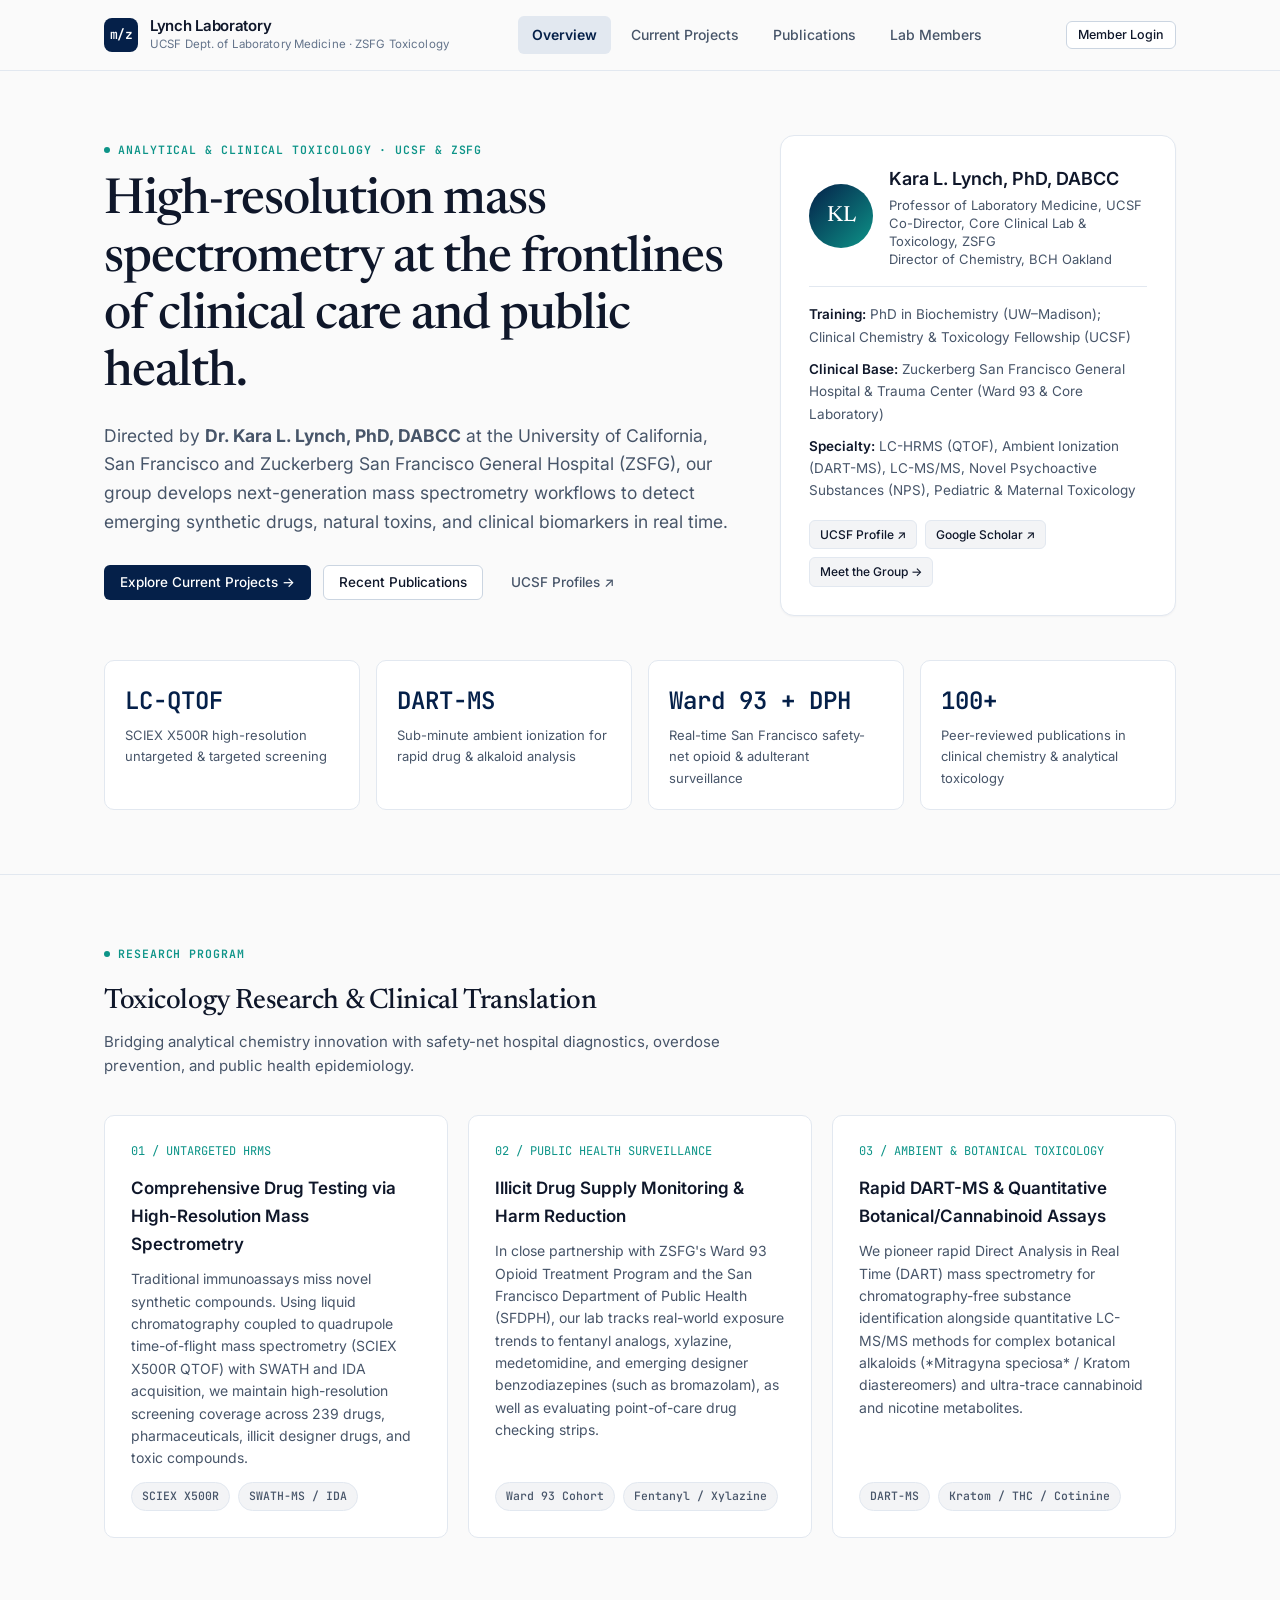
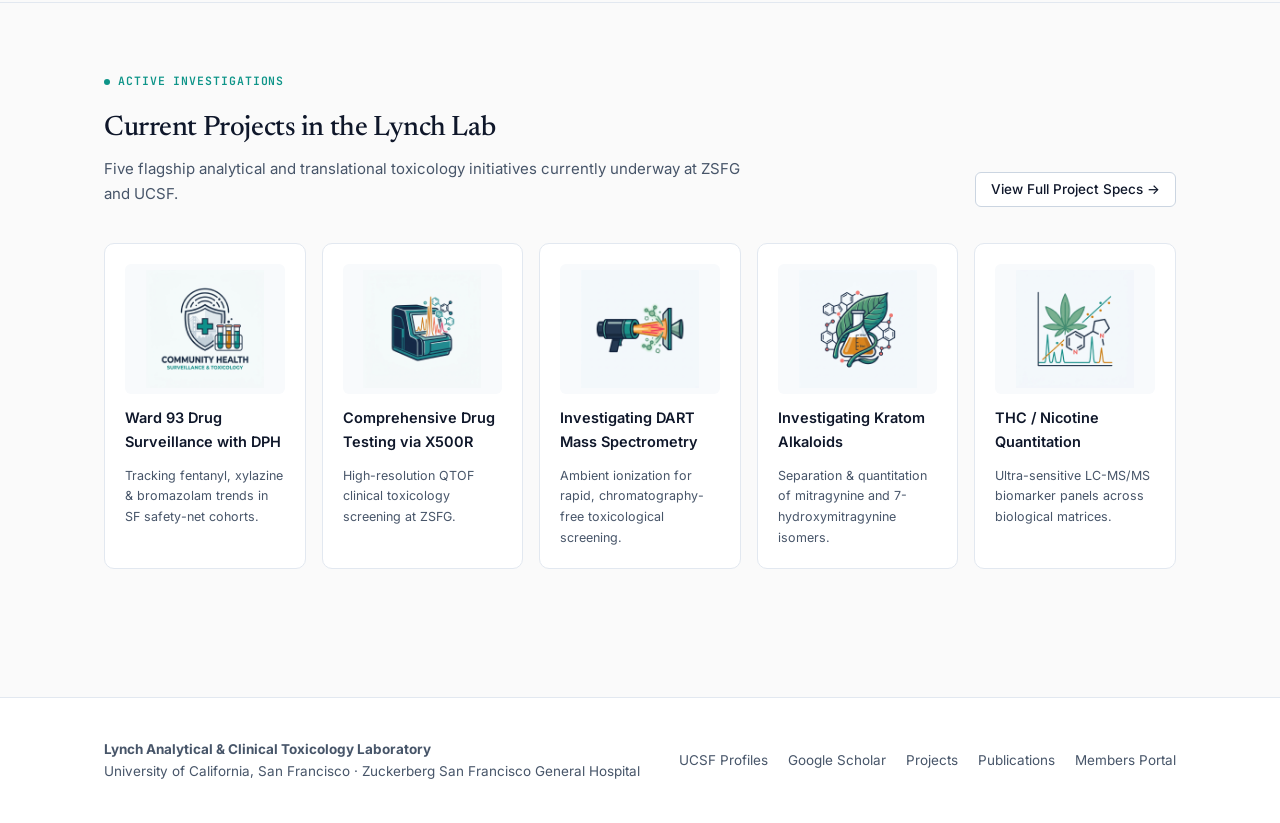
==== index.html @ 14c53a82 "Add files via upload" ====
<!DOCTYPE html>
<html lang="en">
<head>
  <meta charset="UTF-8" />
  <meta name="viewport" content="width=device-width, initial-scale=1.0" />
  <title>Lynch Lab | Analytical &amp; Clinical Toxicology — UCSF / ZSFG</title>
  <link rel="preconnect" href="https://fonts.googleapis.com">
  <link rel="preconnect" href="https://fonts.gstatic.com" crossorigin>
  <link href="https://fonts.googleapis.com/css2?family=Inter:wght@400;500;600&family=JetBrains+Mono:wght@400;500;600&family=Newsreader:ital,opsz,wght@0,6..72,400;0,6..72,500;1,6..72,400&display=swap" rel="stylesheet">
  <link rel="stylesheet" href="styles.css" />
</head>
<body>

  <!-- Minimalist Sticky Header -->
  <header class="site-header">
    <div class="header-inner">
      <a href="index.html" class="brand">
        <div class="brand-mark">m/z</div>
        <div class="brand-text">
          <span class="brand-title">Lynch Laboratory</span>
          <span class="brand-subtitle">UCSF Dept. of Laboratory Medicine &middot; ZSFG Toxicology</span>
        </div>
      </a>

      <nav class="nav-links" aria-label="Main Navigation">
        <a href="index.html" class="nav-link active">Overview</a>
        <a href="projects.html" class="nav-link">Current Projects</a>
        <a href="publications.html" class="nav-link">Publications</a>
        <a href="members.html" class="nav-link">Lab Members</a>
      </nav>

      <div class="header-actions" id="header-auth-status">
        <a href="members.html?login=1" class="btn btn-outline btn-sm">Member Login</a>
      </div>
    </div>
  </header>

  <main>
    <!-- Hero & Principal Investigator Overview -->
    <section class="section">
      <div class="container">
        <div class="hero-grid">
          <div>
            <div class="eyebrow">
              <span class="eyebrow-dot"></span>
              Analytical &amp; Clinical Toxicology &middot; UCSF &amp; ZSFG
            </div>
            <h1 class="hero-title">
              High-resolution mass spectrometry at the frontlines of clinical care and public health.
            </h1>
            <p class="hero-lead">
              Directed by <strong>Dr. Kara L. Lynch, PhD, DABCC</strong> at the University of California, San Francisco and Zuckerberg San Francisco General Hospital (ZSFG), our group develops next-generation mass spectrometry workflows to detect emerging synthetic drugs, natural toxins, and clinical biomarkers in real time.
            </p>
            <div style="display: flex; gap: 12px; flex-wrap: wrap;">
              <a href="projects.html" class="btn btn-primary">Explore Current Projects &rarr;</a>
              <a href="publications.html" class="btn btn-outline">Recent Publications</a>
              <a href="https://profiles.ucsf.edu/kara.lynch" target="_blank" rel="noopener noreferrer" class="btn btn-ghost">
                UCSF Profiles &#8599;
              </a>
            </div>
          </div>

          <!-- Principal Investigator Spotlight Card -->
          <aside class="pi-spotlight-card" aria-label="Principal Investigator Profile">
            <div class="pi-header">
              <div class="pi-avatar">KL</div>
              <div>
                <h2 class="pi-name">Kara L. Lynch, PhD, DABCC</h2>
                <div class="pi-role">
                  Professor of Laboratory Medicine, UCSF<br/>
                  Co-Director, Core Clinical Lab &amp; Toxicology, ZSFG<br/>
                  Director of Chemistry, BCH Oakland
                </div>
              </div>
            </div>

            <ul class="pi-details-list">
              <li>
                <strong>Training:</strong> PhD in Biochemistry (UW–Madison); Clinical Chemistry &amp; Toxicology Fellowship (UCSF)
              </li>
              <li>
                <strong>Clinical Base:</strong> Zuckerberg San Francisco General Hospital &amp; Trauma Center (Ward 93 &amp; Core Laboratory)
              </li>
              <li>
                <strong>Specialty:</strong> LC-HRMS (QTOF), Ambient Ionization (DART-MS), LC-MS/MS, Novel Psychoactive Substances (NPS), Pediatric &amp; Maternal Toxicology
              </li>
            </ul>

            <div style="display: flex; gap: 8px; flex-wrap: wrap;">
              <a href="https://profiles.ucsf.edu/kara.lynch" target="_blank" rel="noopener noreferrer" class="ext-link-pill">
                UCSF Profile &#8599;
              </a>
              <a href="https://scholar.google.com/citations?user=pWTTFpIAAAAJ&hl=en" target="_blank" rel="noopener noreferrer" class="ext-link-pill">
                Google Scholar &#8599;
              </a>
              <a href="members.html" class="ext-link-pill">
                Meet the Group &rarr;
              </a>
            </div>
          </aside>
        </div>

        <!-- Key Lab Metrics -->
        <div class="metrics-strip">
          <div class="metric-card">
            <div class="metric-value">LC-QTOF</div>
            <div class="metric-label">SCIEX X500R high-resolution untargeted &amp; targeted screening</div>
          </div>
          <div class="metric-card">
            <div class="metric-value">DART-MS</div>
            <div class="metric-label">Sub-minute ambient ionization for rapid drug &amp; alkaloid analysis</div>
          </div>
          <div class="metric-card">
            <div class="metric-value">Ward 93 + DPH</div>
            <div class="metric-label">Real-time San Francisco safety-net opioid &amp; adulterant surveillance</div>
          </div>
          <div class="metric-card">
            <div class="metric-value">100+</div>
            <div class="metric-label">Peer-reviewed publications in clinical chemistry &amp; analytical toxicology</div>
          </div>
        </div>
      </div>
    </section>

    <!-- Core Research Pillars -->
    <section class="section">
      <div class="container">
        <div class="section-header">
          <div>
            <div class="eyebrow"><span class="eyebrow-dot"></span> Research Program</div>
            <h2 class="section-title">Toxicology Research &amp; Clinical Translation</h2>
            <p class="section-subtitle">
              Bridging analytical chemistry innovation with safety-net hospital diagnostics, overdose prevention, and public health epidemiology.
            </p>
          </div>
        </div>

        <div class="pillars-grid">
          <div class="pillar-card">
            <div>
              <div class="pillar-num">01 / UNTARGETED HRMS</div>
              <h3 class="pillar-title">Comprehensive Drug Testing via High-Resolution Mass Spectrometry</h3>
              <p class="pillar-desc">
                Traditional immunoassays miss novel synthetic compounds. Using liquid chromatography coupled to quadrupole time-of-flight mass spectrometry (SCIEX X500R QTOF) with SWATH and IDA acquisition, we maintain high-resolution screening coverage across 239 drugs, pharmaceuticals, illicit designer drugs, and toxic compounds.
              </p>
            </div>
            <div class="pill-row">
              <span class="pill pill-mono">SCIEX X500R</span>
              <span class="pill pill-mono">SWATH-MS / IDA</span>
            </div>
          </div>

          <div class="pillar-card">
            <div>
              <div class="pillar-num">02 / PUBLIC HEALTH SURVEILLANCE</div>
              <h3 class="pillar-title">Illicit Drug Supply Monitoring &amp; Harm Reduction</h3>
              <p class="pillar-desc">
                In close partnership with ZSFG's Ward 93 Opioid Treatment Program and the San Francisco Department of Public Health (SFDPH), our lab tracks real-world exposure trends to fentanyl analogs, xylazine, medetomidine, and emerging designer benzodiazepines (such as bromazolam), as well as evaluating point-of-care drug checking strips.
              </p>
            </div>
            <div class="pill-row">
              <span class="pill pill-mono">Ward 93 Cohort</span>
              <span class="pill pill-mono">Fentanyl / Xylazine</span>
            </div>
          </div>

          <div class="pillar-card">
            <div>
              <div class="pillar-num">03 / AMBIENT &amp; BOTANICAL TOXICOLOGY</div>
              <h3 class="pillar-title">Rapid DART-MS &amp; Quantitative Botanical/Cannabinoid Assays</h3>
              <p class="pillar-desc">
                We pioneer rapid Direct Analysis in Real Time (DART) mass spectrometry for chromatography-free substance identification alongside quantitative LC-MS/MS methods for complex botanical alkaloids (*Mitragyna speciosa* / Kratom diastereomers) and ultra-trace cannabinoid and nicotine metabolites.
              </p>
            </div>
            <div class="pill-row">
              <span class="pill pill-mono">DART-MS</span>
              <span class="pill pill-mono">Kratom / THC / Cotinine</span>
            </div>
          </div>
        </div>
      </div>
    </section>

    <!-- Featured Projects Preview -->
    <section class="section">
      <div class="container">
        <div class="section-header">
          <div>
            <div class="eyebrow"><span class="eyebrow-dot"></span> Active Investigations</div>
            <h2 class="section-title">Current Projects in the Lynch Lab</h2>
            <p class="section-subtitle">
              Five flagship analytical and translational toxicology initiatives currently underway at ZSFG and UCSF.
            </p>
          </div>
          <a href="projects.html" class="btn btn-outline">View Full Project Specs &rarr;</a>
        </div>

        <div style="display: grid; grid-template-columns: repeat(auto-fit, minmax(200px, 1fr)); gap: 16px;">
          <a href="projects.html#ward93" class="metric-card" style="display:flex; flex-direction:column; gap:12px;">
            <img src="assets/projects/ward93_logo.jpg" alt="Ward 93 Drug Surveillance Logo" style="height:130px; width:100%; object-fit:contain; background:#F8FAFC; border-radius:6px; padding:6px;" />
            <div style="font-weight:600; font-size:14.5px;">Ward 93 Drug Surveillance with DPH</div>
            <div style="font-size:12.5px; color:var(--text-secondary);">Tracking fentanyl, xylazine &amp; bromazolam trends in SF safety-net cohorts.</div>
          </a>

          <a href="projects.html#x500r" class="metric-card" style="display:flex; flex-direction:column; gap:12px;">
            <img src="assets/projects/x500r_logo.jpg" alt="Comprehensive Drug Testing X500R Logo" style="height:130px; width:100%; object-fit:contain; background:#F8FAFC; border-radius:6px; padding:6px;" />
            <div style="font-weight:600; font-size:14.5px;">Comprehensive Drug Testing via X500R</div>
            <div style="font-size:12.5px; color:var(--text-secondary);">High-resolution QTOF clinical toxicology screening at ZSFG.</div>
          </a>

          <a href="projects.html#dart-ms" class="metric-card" style="display:flex; flex-direction:column; gap:12px;">
            <img src="assets/projects/dart_ms_logo.jpg" alt="DART Mass Spectrometry Logo" style="height:130px; width:100%; object-fit:contain; background:#F8FAFC; border-radius:6px; padding:6px;" />
            <div style="font-weight:600; font-size:14.5px;">Investigating DART Mass Spectrometry</div>
            <div style="font-size:12.5px; color:var(--text-secondary);">Ambient ionization for rapid, chromatography-free toxicological screening.</div>
          </a>

          <a href="projects.html#kratom" class="metric-card" style="display:flex; flex-direction:column; gap:12px;">
            <img src="assets/projects/kratom_logo.jpg" alt="Kratom Alkaloids Logo" style="height:130px; width:100%; object-fit:contain; background:#F8FAFC; border-radius:6px; padding:6px;" />
            <div style="font-weight:600; font-size:14.5px;">Investigating Kratom Alkaloids</div>
            <div style="font-size:12.5px; color:var(--text-secondary);">Separation &amp; quantitation of mitragynine and 7-hydroxymitragynine isomers.</div>
          </a>

          <a href="projects.html#thc-nicotine" class="metric-card" style="display:flex; flex-direction:column; gap:12px;">
            <img src="assets/projects/thc_nicotine_logo.jpg" alt="THC and Nicotine Quantitation Logo" style="height:130px; width:100%; object-fit:contain; background:#F8FAFC; border-radius:6px; padding:6px;" />
            <div style="font-weight:600; font-size:14.5px;">THC / Nicotine Quantitation</div>
            <div style="font-size:12.5px; color:var(--text-secondary);">Ultra-sensitive LC-MS/MS biomarker panels across biological matrices.</div>
          </a>
        </div>
      </div>
    </section>
  </main>

  <footer class="site-footer">
    <div class="footer-inner">
      <div>
        <strong>Lynch Analytical &amp; Clinical Toxicology Laboratory</strong><br/>
        University of California, San Francisco &middot; Zuckerberg San Francisco General Hospital
      </div>
      <div class="footer-links">
        <a href="https://profiles.ucsf.edu/kara.lynch" target="_blank" rel="noopener noreferrer">UCSF Profiles</a>
        <a href="https://scholar.google.com/citations?user=pWTTFpIAAAAJ&hl=en" target="_blank" rel="noopener noreferrer">Google Scholar</a>
        <a href="projects.html">Projects</a>
        <a href="publications.html">Publications</a>
        <a href="members.html">Members Portal</a>
      </div>
    </div>
  </footer>

  <script src="app.js"></script>
</body>
</html>
---- styles.css ----
/* ==========================================================================
   Lynch Laboratory — Analytical & Clinical Toxicology (UCSF / ZSFG)
   Minimalist Editorial Design System
   ========================================================================== */

:root {
  --bg-primary: #FAFAFA;
  --bg-surface: #FFFFFF;
  --bg-subtle: #F3F4F6;
  --bg-accent-subtle: #F0FDFA;
  --text-primary: #0F172A;
  --text-secondary: #475569;
  --text-muted: #64748B;
  --border-color: #E2E8F0;
  --border-strong: #CBD5E1;
  --accent-navy: #052049; /* UCSF Navy */
  --accent-teal: #0D9488;
  --accent-teal-hover: #0F766E;
  --accent-amber: #D97706;
  --accent-rose: #E11D48;
  --radius-sm: 6px;
  --radius-md: 10px;
  --radius-lg: 14px;
  --shadow-xs: 0 1px 2px rgba(15, 23, 42, 0.04);
  --shadow-sm: 0 2px 8px rgba(15, 23, 42, 0.05);
  --shadow-md: 0 8px 24px rgba(15, 23, 42, 0.08);
  --shadow-lg: 0 20px 40px rgba(15, 23, 42, 0.12);
  --font-sans: 'Inter', -apple-system, BlinkMacSystemFont, "Segoe UI", Roboto, sans-serif;
  --font-serif: 'Newsreader', Georgia, Cambria, "Times New Roman", serif;
  --font-mono: 'JetBrains Mono', ui-monospace, SFMono-Regular, Menlo, monospace;
  --max-width: 1120px;
}

* {
  box-sizing: border-box;
  margin: 0;
  padding: 0;
}

html {
  scroll-behavior: smooth;
  -webkit-font-smoothing: antialiased;
  -moz-osx-font-smoothing: grayscale;
}

body {
  font-family: var(--font-sans);
  background-color: var(--bg-primary);
  color: var(--text-primary);
  line-height: 1.65;
  font-size: 15.5px;
  min-height: 100vh;
  display: flex;
  flex-direction: column;
}

a {
  color: inherit;
  text-decoration: none;
  transition: color 0.15s ease, border-color 0.15s ease, background-color 0.15s ease;
}

img {
  max-width: 100%;
  display: block;
}

/* ==========================================================================
   Header & Minimalist Navigation
   ========================================================================== */

.site-header {
  position: sticky;
  top: 0;
  z-index: 100;
  background: rgba(250, 250, 250, 0.88);
  backdrop-filter: blur(12px);
  -webkit-backdrop-filter: blur(12px);
  border-bottom: 1px solid var(--border-color);
}

.header-inner {
  max-width: var(--max-width);
  margin: 0 auto;
  padding: 0 24px;
  height: 70px;
  display: flex;
  align-items: center;
  justify-content: space-between;
  gap: 24px;
}

.brand {
  display: flex;
  align-items: center;
  gap: 12px;
}

.brand-mark {
  width: 34px;
  height: 34px;
  border-radius: 8px;
  background: var(--accent-navy);
  color: #FFFFFF;
  display: flex;
  align-items: center;
  justify-content: center;
  font-family: var(--font-mono);
  font-weight: 600;
  font-size: 13px;
  letter-spacing: -0.03em;
  flex-shrink: 0;
}

.brand-text {
  display: flex;
  flex-direction: column;
}

.brand-title {
  font-weight: 600;
  font-size: 15px;
  letter-spacing: -0.02em;
  color: var(--text-primary);
  line-height: 1.2;
}

.brand-subtitle {
  font-size: 11.5px;
  color: var(--text-muted);
  letter-spacing: 0.01em;
}

.nav-links {
  display: flex;
  align-items: center;
  gap: 6px;
}

.nav-link {
  padding: 7px 14px;
  border-radius: var(--radius-sm);
  font-size: 14px;
  font-weight: 500;
  color: var(--text-secondary);
}

.nav-link:hover {
  color: var(--text-primary);
  background: var(--bg-subtle);
}

.nav-link.active {
  color: var(--accent-navy);
  background: #E2E8F0;
  font-weight: 600;
}

.header-actions {
  display: flex;
  align-items: center;
  gap: 10px;
}

.btn {
  display: inline-flex;
  align-items: center;
  justify-content: center;
  gap: 7px;
  padding: 8px 15px;
  border-radius: var(--radius-sm);
  font-size: 13.5px;
  font-weight: 500;
  cursor: pointer;
  border: 1px solid transparent;
  transition: all 0.15s ease;
  font-family: var(--font-sans);
  line-height: 1.25;
  white-space: nowrap;
}

.btn-primary {
  background: var(--accent-navy);
  color: #FFFFFF;
}

.btn-primary:hover {
  background: #0A316D;
}

.btn-teal {
  background: var(--accent-teal);
  color: #FFFFFF;
}

.btn-teal:hover {
  background: var(--accent-teal-hover);
}

.btn-outline {
  background: var(--bg-surface);
  color: var(--text-primary);
  border-color: var(--border-strong);
}

.btn-outline:hover {
  border-color: var(--text-primary);
  background: var(--bg-subtle);
}

.btn-ghost {
  background: transparent;
  color: var(--text-secondary);
  border-color: transparent;
}

.btn-ghost:hover {
  background: var(--bg-subtle);
  color: var(--text-primary);
}

.btn-sm {
  padding: 5px 11px;
  font-size: 12.5px;
}

/* ==========================================================================
   Layout & Typography
   ========================================================================== */

main {
  flex: 1;
}

.container {
  max-width: var(--max-width);
  margin: 0 auto;
  padding: 0 24px;
}

.section {
  padding: 64px 0;
  border-bottom: 1px solid var(--border-color);
}

.section:last-of-type {
  border-bottom: none;
}

.eyebrow {
  display: inline-flex;
  align-items: center;
  gap: 8px;
  font-family: var(--font-mono);
  font-size: 11.5px;
  text-transform: uppercase;
  letter-spacing: 0.08em;
  color: var(--accent-teal);
  margin-bottom: 14px;
  font-weight: 600;
}

.eyebrow-dot {
  width: 6px;
  height: 6px;
  border-radius: 50%;
  background: var(--accent-teal);
}

.hero-title {
  font-family: var(--font-serif);
  font-size: clamp(2.1rem, 4vw, 3.1rem);
  font-weight: 500;
  line-height: 1.15;
  letter-spacing: -0.02em;
  color: var(--text-primary);
  margin-bottom: 20px;
}

.hero-lead {
  font-size: 17.5px;
  color: var(--text-secondary);
  max-width: 720px;
  line-height: 1.65;
  margin-bottom: 28px;
}

.section-header {
  display: flex;
  align-items: flex-end;
  justify-content: space-between;
  gap: 20px;
  margin-bottom: 36px;
  flex-wrap: wrap;
}

.section-title {
  font-family: var(--font-serif);
  font-size: 28px;
  font-weight: 500;
  letter-spacing: -0.015em;
  color: var(--text-primary);
}

.section-subtitle {
  font-size: 15px;
  color: var(--text-secondary);
  max-width: 640px;
  margin-top: 6px;
}

/* ==========================================================================
   Home Page Components
   ========================================================================== */

.hero-grid {
  display: grid;
  grid-template-columns: 1.35fr 0.85fr;
  gap: 48px;
  align-items: start;
}

.pi-spotlight-card {
  background: var(--bg-surface);
  border: 1px solid var(--border-color);
  border-radius: var(--radius-lg);
  padding: 28px;
  box-shadow: var(--shadow-xs);
}

.pi-header {
  display: flex;
  align-items: center;
  gap: 16px;
  margin-bottom: 18px;
}

.pi-avatar {
  width: 64px;
  height: 64px;
  border-radius: 50%;
  background: linear-gradient(135deg, var(--accent-navy), var(--accent-teal));
  color: #FFFFFF;
  display: flex;
  align-items: center;
  justify-content: center;
  font-family: var(--font-serif);
  font-size: 22px;
  font-weight: 500;
  flex-shrink: 0;
}

.pi-name {
  font-size: 18px;
  font-weight: 600;
  color: var(--text-primary);
}

.pi-role {
  font-size: 13px;
  color: var(--text-secondary);
  line-height: 1.4;
  margin-top: 2px;
}

.pi-details-list {
  list-style: none;
  border-top: 1px solid var(--border-color);
  padding-top: 16px;
  margin-bottom: 18px;
  display: flex;
  flex-direction: column;
  gap: 10px;
  font-size: 13.5px;
  color: var(--text-secondary);
}

.pi-details-list strong {
  color: var(--text-primary);
  font-weight: 600;
}

.pill-row {
  display: flex;
  flex-wrap: wrap;
  gap: 8px;
  margin-top: 12px;
}

.pill {
  display: inline-flex;
  align-items: center;
  gap: 5px;
  padding: 4px 10px;
  border-radius: 999px;
  font-size: 12px;
  font-weight: 500;
  background: var(--bg-subtle);
  color: var(--text-secondary);
  border: 1px solid var(--border-color);
}

.pill-teal {
  background: var(--bg-accent-subtle);
  color: var(--accent-teal-hover);
  border-color: #99F6E4;
}

.pill-mono {
  font-family: var(--font-mono);
  font-size: 11.5px;
}

.metrics-strip {
  display: grid;
  grid-template-columns: repeat(4, 1fr);
  gap: 16px;
  margin-top: 44px;
}

.metric-card {
  background: var(--bg-surface);
  border: 1px solid var(--border-color);
  border-radius: var(--radius-md);
  padding: 20px;
}

.metric-value {
  font-family: var(--font-mono);
  font-size: 24px;
  font-weight: 600;
  color: var(--accent-navy);
  margin-bottom: 4px;
}

.metric-label {
  font-size: 13px;
  color: var(--text-secondary);
}

.pillars-grid {
  display: grid;
  grid-template-columns: repeat(3, 1fr);
  gap: 20px;
}

.pillar-card {
  background: var(--bg-surface);
  border: 1px solid var(--border-color);
  border-radius: var(--radius-md);
  padding: 26px;
  display: flex;
  flex-direction: column;
  justify-content: space-between;
  transition: border-color 0.15s ease, transform 0.15s ease;
}

.pillar-card:hover {
  border-color: var(--border-strong);
  transform: translateY(-2px);
}

.pillar-num {
  font-family: var(--font-mono);
  font-size: 12px;
  color: var(--accent-teal);
  margin-bottom: 12px;
}

.pillar-title {
  font-size: 17px;
  font-weight: 600;
  margin-bottom: 10px;
  color: var(--text-primary);
}

.pillar-desc {
  font-size: 14px;
  color: var(--text-secondary);
  line-height: 1.6;
}

/* ==========================================================================
   Projects Page & Cartoonized Logo Cards
   ========================================================================== */

.projects-list {
  display: flex;
  flex-direction: column;
  gap: 24px;
}

.project-card {
  background: var(--bg-surface);
  border: 1px solid var(--border-color);
  border-radius: var(--radius-lg);
  padding: 32px;
  display: grid;
  grid-template-columns: 200px 1fr;
  gap: 32px;
  align-items: center;
  box-shadow: var(--shadow-xs);
  transition: border-color 0.2s ease, box-shadow 0.2s ease;
}

.project-card:hover {
  border-color: var(--border-strong);
  box-shadow: var(--shadow-sm);
}

.project-logo-box {
  width: 200px;
  height: 200px;
  border-radius: var(--radius-md);
  background: #F8FAFC;
  border: 1px solid var(--border-color);
  display: flex;
  align-items: center;
  justify-content: center;
  overflow: hidden;
  padding: 12px;
  position: relative;
}

.project-logo-box img {
  width: 100%;
  height: 100%;
  object-fit: contain;
  border-radius: 6px;
}

.project-meta-top {
  display: flex;
  align-items: center;
  gap: 10px;
  flex-wrap: wrap;
  margin-bottom: 10px;
}

.project-code {
  font-family: var(--font-mono);
  font-size: 12px;
  font-weight: 600;
  color: var(--accent-teal);
  background: var(--bg-accent-subtle);
  padding: 3px 9px;
  border-radius: 4px;
}

.project-title {
  font-family: var(--font-serif);
  font-size: 23px;
  font-weight: 500;
  color: var(--text-primary);
  margin-bottom: 10px;
}

.project-desc {
  font-size: 15px;
  color: var(--text-secondary);
  margin-bottom: 18px;
  line-height: 1.65;
}

.project-specs {
  display: grid;
  grid-template-columns: repeat(3, 1fr);
  gap: 14px;
  padding-top: 16px;
  border-top: 1px solid var(--border-color);
}

.spec-item {
  display: flex;
  flex-direction: column;
  gap: 2px;
}

.spec-label {
  font-family: var(--font-mono);
  font-size: 11px;
  text-transform: uppercase;
  color: var(--text-muted);
}

.spec-val {
  font-size: 13.5px;
  font-weight: 500;
  color: var(--text-primary);
}

/* ==========================================================================
   Publications Page
   ========================================================================== */

.filter-bar {
  display: flex;
  align-items: center;
  justify-content: space-between;
  gap: 16px;
  margin-bottom: 28px;
  flex-wrap: wrap;
  background: var(--bg-surface);
  padding: 16px 20px;
  border-radius: var(--radius-md);
  border: 1px solid var(--border-color);
}

.search-input-wrap {
  position: relative;
  flex: 1;
  min-width: 240px;
}

.search-input {
  width: 100%;
  padding: 9px 14px;
  border: 1px solid var(--border-strong);
  border-radius: var(--radius-sm);
  font-size: 14px;
  font-family: var(--font-sans);
  background: var(--bg-primary);
  color: var(--text-primary);
}

.search-input:focus {
  outline: none;
  border-color: var(--accent-teal);
  background: var(--bg-surface);
}

.filter-tabs {
  display: flex;
  gap: 6px;
  flex-wrap: wrap;
}

.filter-tab {
  padding: 6px 12px;
  border-radius: var(--radius-sm);
  font-size: 13px;
  font-weight: 500;
  background: transparent;
  border: 1px solid var(--border-color);
  color: var(--text-secondary);
  cursor: pointer;
}

.filter-tab.active,
.filter-tab:hover {
  background: var(--accent-navy);
  color: #FFFFFF;
  border-color: var(--accent-navy);
}

.pub-list {
  display: flex;
  flex-direction: column;
  gap: 16px;
}

.pub-item {
  background: var(--bg-surface);
  border: 1px solid var(--border-color);
  border-radius: var(--radius-md);
  padding: 24px;
  transition: border-color 0.15s ease;
}

.pub-item:hover {
  border-color: var(--border-strong);
}

.pub-top {
  display: flex;
  align-items: center;
  justify-content: space-between;
  gap: 12px;
  margin-bottom: 8px;
}

.pub-year {
  font-family: var(--font-mono);
  font-size: 12.5px;
  font-weight: 600;
  color: var(--accent-navy);
  background: var(--bg-subtle);
  padding: 2px 8px;
  border-radius: 4px;
}

.pub-journal {
  font-size: 13.5px;
  font-weight: 600;
  color: var(--accent-teal);
}

.pub-title {
  font-family: var(--font-serif);
  font-size: 19px;
  font-weight: 500;
  color: var(--text-primary);
  margin-bottom: 8px;
  line-height: 1.35;
}

.pub-authors {
  font-size: 14px;
  color: var(--text-secondary);
  margin-bottom: 12px;
}

.pub-summary {
  font-size: 13.5px;
  color: var(--text-muted);
  background: var(--bg-primary);
  padding: 10px 14px;
  border-left: 2px solid var(--accent-teal);
  border-radius: 0 4px 4px 0;
  margin-bottom: 14px;
}

.pub-actions {
  display: flex;
  align-items: center;
  gap: 10px;
  flex-wrap: wrap;
}

/* ==========================================================================
   Members Page, Login & CV Auto-Populate Portal
   ========================================================================== */

.portal-banner {
  background: var(--bg-surface);
  border: 1px solid var(--border-color);
  border-left: 4px solid var(--accent-navy);
  border-radius: var(--radius-md);
  padding: 20px 24px;
  margin-bottom: 32px;
  display: flex;
  align-items: center;
  justify-content: space-between;
  gap: 20px;
  flex-wrap: wrap;
}

.members-grid {
  display: grid;
  grid-template-columns: repeat(auto-fill, minmax(340px, 1fr));
  gap: 24px;
}

.member-card {
  background: var(--bg-surface);
  border: 1px solid var(--border-color);
  border-radius: var(--radius-lg);
  padding: 26px;
  display: flex;
  flex-direction: column;
  justify-content: space-between;
  box-shadow: var(--shadow-xs);
  transition: border-color 0.15s ease, box-shadow 0.15s ease;
}

.member-card:hover {
  border-color: var(--border-strong);
  box-shadow: var(--shadow-sm);
}

.member-card.is-logged-in-user {
  border-color: var(--accent-teal);
  box-shadow: 0 0 0 2px rgba(13, 148, 136, 0.12);
}

.member-header {
  display: flex;
  align-items: center;
  gap: 16px;
  margin-bottom: 18px;
}

.member-photo {
  width: 68px;
  height: 68px;
  border-radius: 50%;
  object-fit: cover;
  border: 1px solid var(--border-color);
  background: var(--bg-subtle);
  flex-shrink: 0;
  display: flex;
  align-items: center;
  justify-content: center;
  font-family: var(--font-serif);
  font-size: 22px;
  font-weight: 500;
  color: var(--accent-navy);
  overflow: hidden;
}

.member-photo img {
  width: 100%;
  height: 100%;
  object-fit: cover;
}

.member-name {
  font-size: 18px;
  font-weight: 600;
  color: var(--text-primary);
  line-height: 1.25;
}

.member-role-badge {
  display: inline-block;
  font-size: 12.5px;
  color: var(--accent-teal-hover);
  font-weight: 500;
  margin-top: 3px;
}

.member-section {
  margin-bottom: 14px;
}

.member-section-label {
  font-family: var(--font-mono);
  font-size: 10.5px;
  text-transform: uppercase;
  letter-spacing: 0.06em;
  color: var(--text-muted);
  margin-bottom: 4px;
}

.member-section-content {
  font-size: 13.5px;
  color: var(--text-secondary);
  line-height: 1.55;
}

.member-links {
  display: flex;
  align-items: center;
  gap: 8px;
  flex-wrap: wrap;
  padding-top: 16px;
  border-top: 1px solid var(--border-color);
  margin-top: 8px;
}

.ext-link-pill {
  display: inline-flex;
  align-items: center;
  gap: 5px;
  padding: 4px 10px;
  border-radius: var(--radius-sm);
  font-size: 12px;
  font-weight: 500;
  background: var(--bg-subtle);
  color: var(--text-primary);
  border: 1px solid var(--border-color);
}

.ext-link-pill:hover {
  background: var(--accent-navy);
  color: #FFFFFF;
  border-color: var(--accent-navy);
}

/* ==========================================================================
   Modal & Member CV Editor Drawer
   ========================================================================== */

.modal-backdrop {
  position: fixed;
  inset: 0;
  background: rgba(15, 23, 42, 0.45);
  backdrop-filter: blur(4px);
  z-index: 200;
  display: none;
  align-items: center;
  justify-content: center;
  padding: 20px;
}

.modal-backdrop.open {
  display: flex;
}

.modal-panel {
  background: var(--bg-surface);
  border: 1px solid var(--border-color);
  border-radius: var(--radius-lg);
  width: 100%;
  max-width: 760px;
  max-height: 90vh;
  overflow-y: auto;
  box-shadow: var(--shadow-lg);
  padding: 32px;
}

.modal-header {
  display: flex;
  align-items: flex-start;
  justify-content: space-between;
  gap: 16px;
  padding-bottom: 18px;
  border-bottom: 1px solid var(--border-color);
  margin-bottom: 24px;
}

.modal-title {
  font-family: var(--font-serif);
  font-size: 24px;
  font-weight: 500;
}

.close-btn {
  background: transparent;
  border: none;
  font-size: 22px;
  color: var(--text-muted);
  cursor: pointer;
  line-height: 1;
  padding: 4px;
}

.close-btn:hover {
  color: var(--text-primary);
}

.cv-dropzone {
  border: 1.5px dashed var(--accent-teal);
  background: var(--bg-accent-subtle);
  border-radius: var(--radius-md);
  padding: 22px;
  text-align: center;
  margin-bottom: 24px;
  transition: background 0.15s ease;
}

.cv-dropzone:hover {
  background: #CCFBF1;
}

.form-grid {
  display: grid;
  grid-template-columns: 1fr 1fr;
  gap: 16px;
}

.form-group {
  display: flex;
  flex-direction: column;
  gap: 6px;
  margin-bottom: 16px;
}

.form-group.full-width {
  grid-column: 1 / -1;
}

.form-label {
  font-size: 13px;
  font-weight: 600;
  color: var(--text-primary);
  display: flex;
  align-items: center;
  justify-content: space-between;
}

.form-hint {
  font-size: 11.5px;
  color: var(--text-muted);
  font-weight: 400;
}

.form-input,
.form-textarea,
.form-select {
  width: 100%;
  padding: 9px 12px;
  border: 1px solid var(--border-strong);
  border-radius: var(--radius-sm);
  font-size: 14px;
  font-family: var(--font-sans);
  color: var(--text-primary);
  background: var(--bg-primary);
}

.form-textarea {
  min-height: 82px;
  resize: vertical;
  line-height: 1.5;
}

.form-input:focus,
.form-textarea:focus,
.form-select:focus {
  outline: none;
  border-color: var(--accent-teal);
  background: var(--bg-surface);
}

.status-toast {
  padding: 10px 14px;
  border-radius: var(--radius-sm);
  font-size: 13px;
  background: #ECFDF5;
  color: #065F46;
  border: 1px solid #A7F3D0;
  margin-bottom: 18px;
  display: none;
}

.status-toast.visible {
  display: block;
}

/* ==========================================================================
   Footer
   ========================================================================== */

.site-footer {
  border-top: 1px solid var(--border-color);
  background: var(--bg-surface);
  padding: 40px 0;
  margin-top: 64px;
  font-size: 13.5px;
  color: var(--text-secondary);
}

.footer-inner {
  max-width: var(--max-width);
  margin: 0 auto;
  padding: 0 24px;
  display: flex;
  align-items: center;
  justify-content: space-between;
  gap: 24px;
  flex-wrap: wrap;
}

.footer-links {
  display: flex;
  gap: 20px;
  flex-wrap: wrap;
}

.footer-links a:hover {
  color: var(--accent-navy);
  text-decoration: underline;
}

/* ==========================================================================
   Responsive Design
   ========================================================================== */

@media (max-width: 900px) {
  .hero-grid {
    grid-template-columns: 1fr;
  }
  .metrics-strip {
    grid-template-columns: repeat(2, 1fr);
  }
  .pillars-grid {
    grid-template-columns: 1fr;
  }
  .project-card {
    grid-template-columns: 1fr;
  }
  .project-logo-box {
    width: 100%;
    height: 220px;
  }
  .project-specs {
    grid-template-columns: 1fr;
  }
  .form-grid {
    grid-template-columns: 1fr;
  }
}

@media (max-width: 640px) {
  .header-inner {
    height: auto;
    padding: 14px 20px;
    flex-direction: column;
    align-items: flex-start;
    gap: 12px;
  }
  .nav-links {
    width: 100%;
    overflow-x: auto;
    padding-bottom: 4px;
  }
}
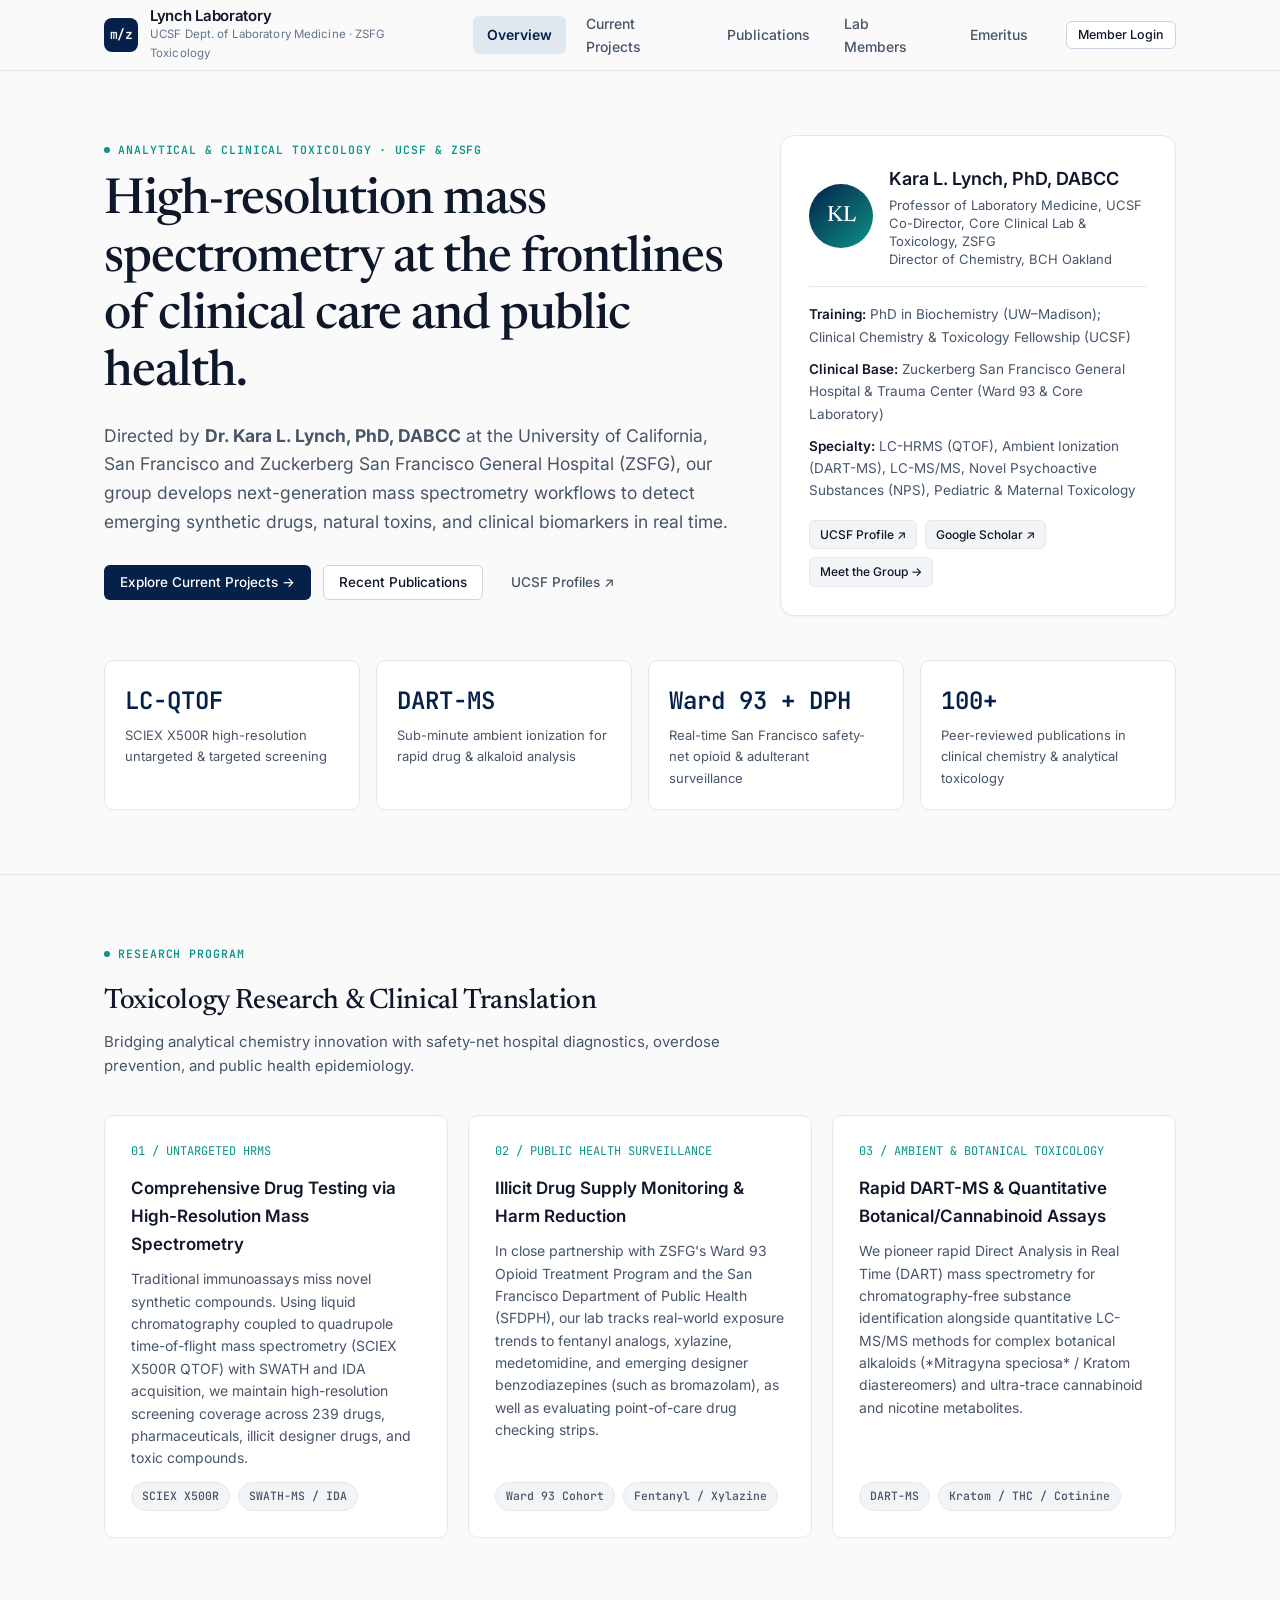
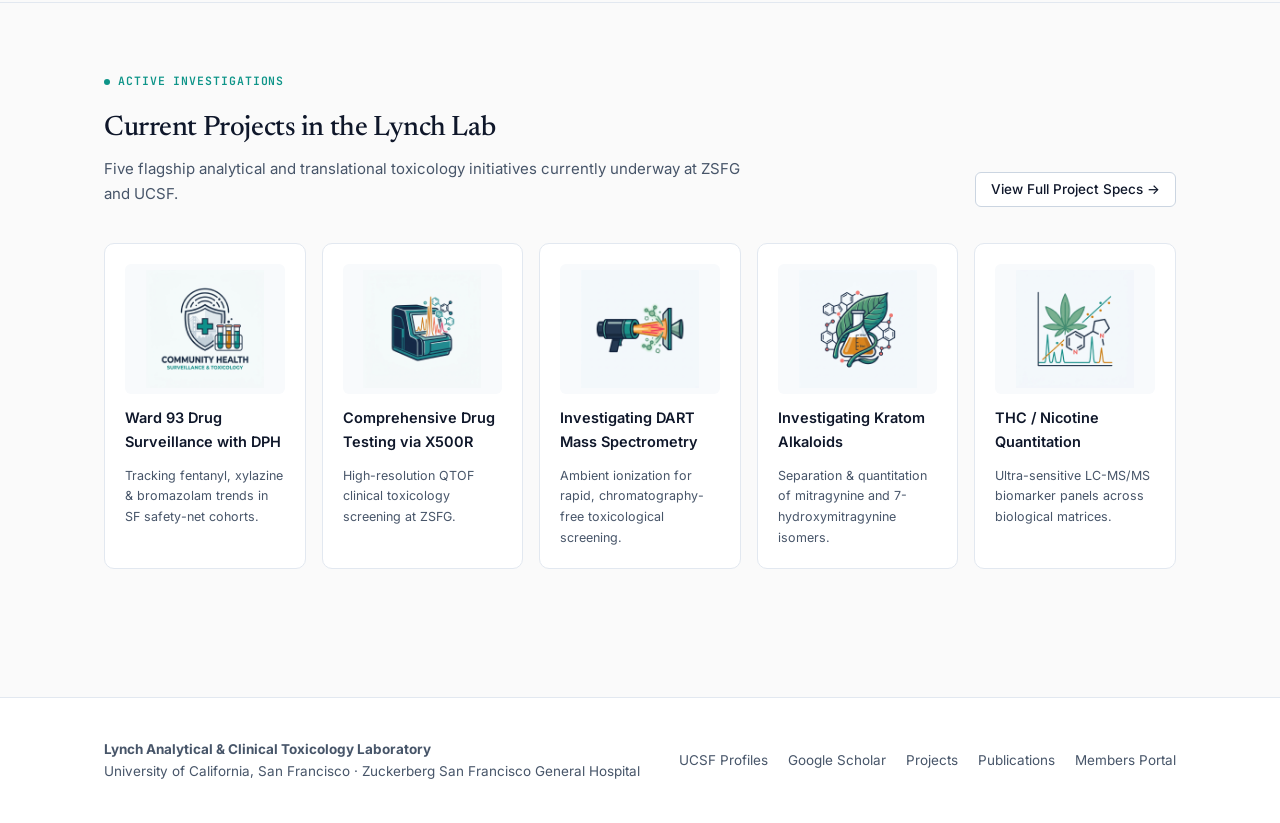
==== commit 50c02a55: "Add files via upload" ====
--- a/index.html
+++ b/index.html
@@ -27,6 +27,7 @@
         <a href="projects.html" class="nav-link">Current Projects</a>
         <a href="publications.html" class="nav-link">Publications</a>
         <a href="members.html" class="nav-link">Lab Members</a>
+        <a href="emeritus.html" class="nav-link">Emeritus</a>
       </nav>
 
       <div class="header-actions" id="header-auth-status">
--- a/styles.css
+++ b/styles.css
@@ -1053,6 +1053,59 @@
 }
 
 /* ==========================================================================
+   Site-Wide Inline Text Editing for Logged-In Members
+   ========================================================================== */
+
+body.member-edit-mode [contenteditable="true"] {
+  outline: 1px dashed rgba(13, 148, 136, 0.45);
+  outline-offset: 3px;
+  border-radius: 3px;
+  transition: outline-color 0.15s ease, background-color 0.15s ease;
+  cursor: text;
+}
+
+body.member-edit-mode [contenteditable="true"]:hover {
+  outline: 1.5px dashed var(--accent-teal);
+  background-color: rgba(240, 253, 250, 0.55);
+}
+
+body.member-edit-mode [contenteditable="true"]:focus {
+  outline: 2px solid var(--accent-teal);
+  background-color: #FFFFFF;
+  box-shadow: 0 2px 10px rgba(13, 148, 136, 0.12);
+}
+
+.member-edit-toolbar {
+  position: fixed;
+  bottom: 20px;
+  right: 20px;
+  z-index: 180;
+  background: var(--bg-surface);
+  border: 1px solid var(--border-strong);
+  border-left: 4px solid var(--accent-teal);
+  border-radius: var(--radius-md);
+  padding: 10px 14px;
+  box-shadow: var(--shadow-md);
+  display: flex;
+  align-items: center;
+  gap: 10px;
+  font-size: 13px;
+}
+
+.member-edit-status-dot {
+  width: 8px;
+  height: 8px;
+  border-radius: 50%;
+  background: #94A3B8;
+  display: inline-block;
+}
+
+body.member-edit-mode .member-edit-status-dot {
+  background: var(--accent-teal);
+  box-shadow: 0 0 0 3px rgba(13, 148, 136, 0.2);
+}
+
+/* ==========================================================================
    Responsive Design
    ========================================================================== */
 
